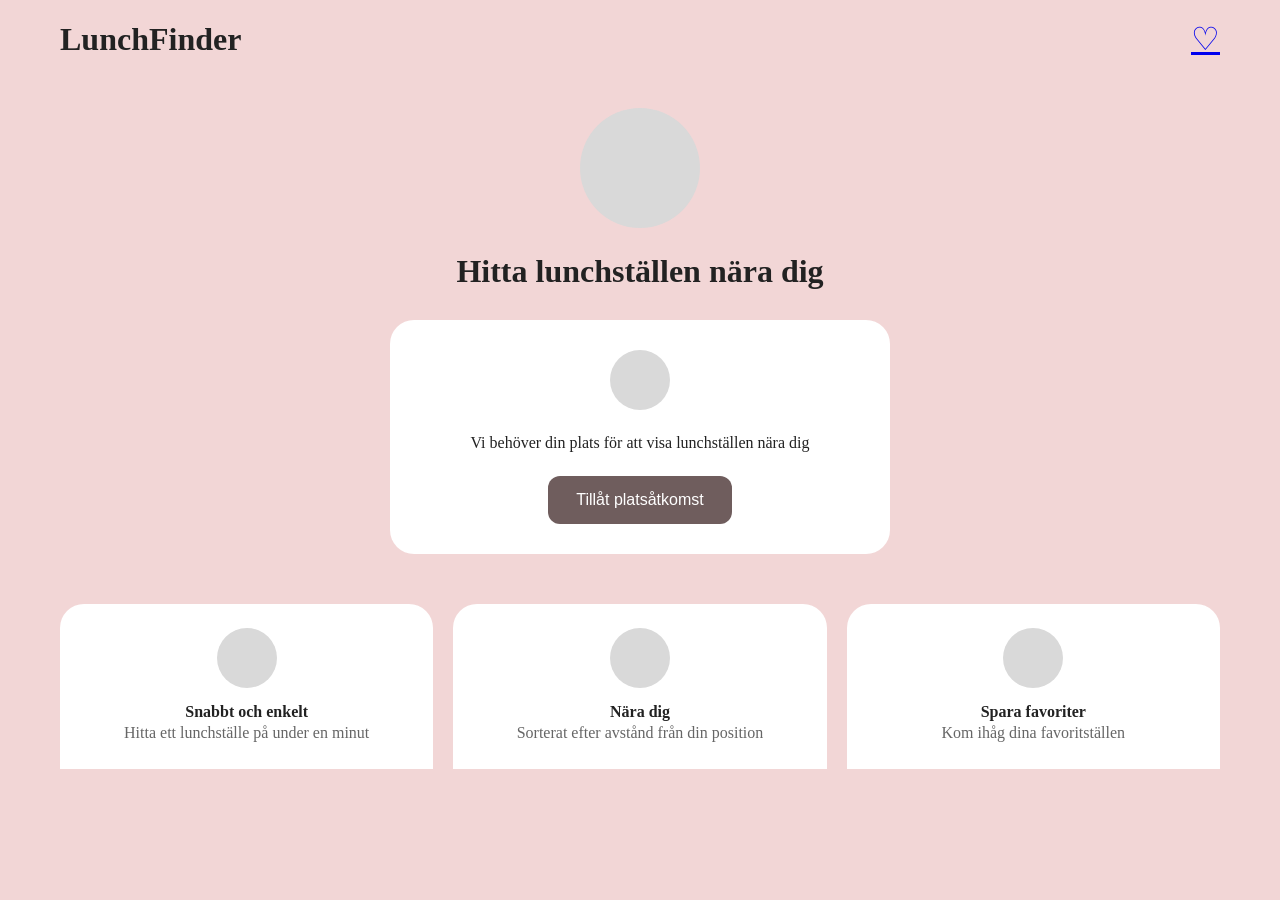
==== index.html @ b04432ba "gör om hjärtat till en länk (1)" ====
<!DOCTYPE html>
<html lang="en">
<head>
    <meta charset="UTF-8">
    <meta name="viewport" content="width=device-width, initial-scale=1.0">
    <title>LunchFinder</title>
    <link rel="stylesheet" href="./css/style.css">
</head>
<body>
    <div class="container">

        <header>
            <h1>LunchFinder</h1>
            <a href="favorites.html" class="favorite-icon">♡</a>
        </header>

        <main>

            <section class="hero-section">
                <div class="hero-icon"></div>

                <h2>Hitta lunchställen nära dig</h2>

                <div class="plats-kort">
                    <div class="plats-icon"></div>

                    <p>
                        Vi behöver din plats för att visa lunchställen nära dig
                    </p>

                    <button class="location-button">
                        Tillåt platsåtkomst
                    </button>
                    </a>
                </div>
            </section>

            <div class="features">

                <div class="feature">
                    <div class="feature-icon"></div>

                    <div>
                        <strong>Snabbt och enkelt</strong>

                        <p>
                            Hitta ett lunchställe på under en minut
                        </p>
                    </div>
                </div>

                <div class="feature">
                    <div class="feature-icon"></div>

                    <div>
                        <strong>Nära dig</strong>

                        <p>
                            Sorterat efter avstånd från din position
                        </p>
                    </div>
                </div>

                <div class="feature">
                    <div class="feature-icon"></div>

                    <div>
                        <strong>Spara favoriter</strong>

                        <p>
                            Kom ihåg dina favoritställen
                        </p>
                    </div>
                </div>

            </div>

        </main>

    </div>

<script src="./js/storage.js"></script>
<script src="./js/favorites.js"></script>
<script src="./js/geolocation.js"></script>

</body>
</html>
---- css/style.css ----
*{
    margin: 0;
    padding: 0;
    box-sizing: border-box;
}

body{
    font-family: 'Manrope';
    background-color: #f2d6d6;
    color: #222;
}

.container{
    width: 100%;
    max-width: 1200px;

    margin: 0 auto;

    padding: 20px;
}

header{
    display: flex;
    justify-content: space-between;
    align-items: center;

    margin-bottom: 50px;
}

header h1{
    font-size: 2rem;
}

.favorite-icon{
    border: none;
    background: none;

    font-size: 2rem;
    cursor: pointer;
}

.hero-section{
    display: flex;
    flex-direction: column;
    align-items: center;

    text-align: center;

    margin-bottom: 50px;
}

.hero-icon{
    width: 120px;
    height: 120px;

    background-color: #d9d9d9;
    border-radius: 50%;

    margin-bottom: 25px;
}

.hero-section h2{
    font-size: 2rem;

    margin-bottom: 30px;
}

.plats-kort{
    width: 100%;
    max-width: 500px;

    background-color: white;

    padding: 30px;

    border-radius: 24px;

    display: flex;
    flex-direction: column;
    align-items: center;

    text-align: center;
}

.plats-icon{
    width: 60px;
    height: 60px;

    background-color: #d9d9d9;
    border-radius: 50%;

    margin-bottom: 20px;
}

.plats-kort p{
    margin-bottom: 20px;

    line-height: 1.6;
}

.plats-kort button{
    border: none;

    background-color: #6f5d5d;
    color: white;

    padding: 15px 28px;

    border-radius: 12px;

    cursor: pointer;

    font-size: 1rem;
}

.features{
    display: grid;
    grid-template-columns: repeat(3, 1fr);

    gap: 20px;
}

.feature{
    background-color: white;

    padding: 24px;

    border-radius: 24px 24px 0 0;

    display: flex;
    flex-direction: column;
    align-items: center;

    text-align: center;
}

.feature-icon{
    width: 60px;
    height: 60px;

    background-color: #d9d9d9;
    border-radius: 50%;

    margin-bottom: 15px;
}

.feature strong{
    margin-bottom: 8px;
}

.feature p{
    color: #666;

    line-height: 1.5;
}

/* TABLET */

@media(max-width: 900px){

    .features{
        grid-template-columns: repeat(2, 1fr);
    }

}

/* MOBILE */

@media(max-width: 600px){

    .container{
        padding: 16px;
    }

    header{
        margin-bottom: 35px;
    }

    header h1{
        font-size: 1.6rem;
    }

    .hero-icon{
        width: 90px;
        height: 90px;
    }

    .hero-section h2{
        font-size: 1.5rem;
    }

    .plats-kort{
        padding: 24px;
    }

    .features{
        grid-template-columns: 1fr;
    }

    .feature{
        flex-direction: row;
        align-items: center;

        text-align: left;
    }

    .feature-icon{
        margin-bottom: 0;
    }

}



.filter-section{
    margin-bottom: 35px;
}

.filter-section h2{
    margin-bottom: 15px;
}

.filter-grid{
    display: flex;
    flex-wrap: wrap;

    gap: 12px;
}

.filter-grid button,
.result-button,
.navigation-button,
.save-button{
    border: none;

    background-color: #6a5a5a;
    color: white;

    padding: 14px 20px;

    border-radius: 12px;
    cursor: pointer;
}

select{
    width: 100%;

    padding: 14px;

    border-radius: 12px;

    border: 1px solid #ccc;
}

#map{
    width: 100%;
    height: 400px;
    border-radius: 24px;
    border: 5px solid white;
    margin-bottom: 20px;
    box-shadow: 0 8px 20px rgba(0, 0, 0, 0.1);
    overflow: hidden;
}

.bottom-sheet{
    background-color: white;

    padding: 25px;

    border-radius: 24px 24px 0 0;
}

.bottom-sheet h2{
    margin-bottom: 20px;
}

.restaurant-card{
    display: flex;
    align-items: center;
    gap: 16px;
    background-color: #f2d6d6;
    padding: 16px;
    border-radius: 18px 18px 0 0;
    margin-bottom: 14px;
    cursor: pointer;
}

.restaurant-card:hover {
    transform: scale(1.02);
    transition: 0.2s;
    background-color: #d2b7b7;
}

.restaurant-image{
    width: 70px;
    height: 70px;

    background-color: #d9d9d9;

    border-radius: 16px;

    flex-shrink: 0;
}

.restaurant-title{
    width: 140px;
    height: 18px;

    background-color: #d9d9d9;

    border-radius: 8px;

    margin-bottom: 10px;
}

.restaurant-title.large{
    width: 220px;
    height: 24px;

    margin-bottom: 20px;
}

.restaurant-content{
    background-color: white;

    padding: 25px;

    border-radius: 24px 24px 0 0;

    margin-top: -20px;

    position: relative;
}

.restaurant-content p{
    margin-bottom: 14px;
}

.restaurant-banner{
    width: 100%;
    height: 250px;

    background-color: #d9d9d9;

    border-radius: 24px;
}

.menu-section{
    background-color: white;

    padding: 25px;

    margin-top: 20px;

    border-radius: 24px 24px 0 0;
}

.menu-section h2{
    margin-bottom: 15px;
}

.menu-section ul{
    list-style: none;
}

.menu-section li{
    padding: 14px 0;

    border-bottom: 1px solid #ddd;
}


@media(max-width: 600px){

    .restaurant-card{
        flex-direction: column;

        text-align: center;
    }

    .filter-grid{
        flex-direction: column;
    }

    .filter-grid button{
        width: 100%;
    }

}
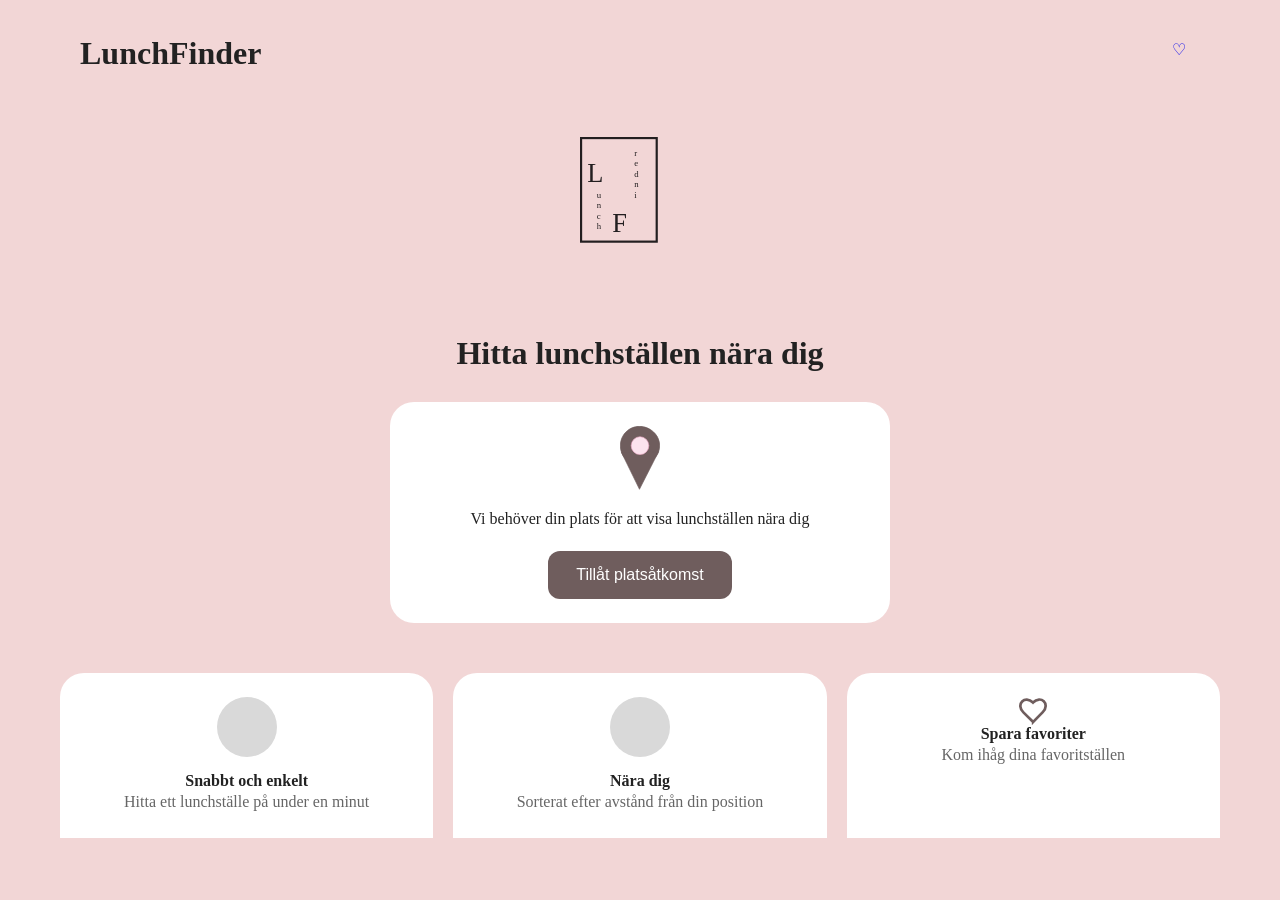
==== commit a65808e4: "ändrad" ====
--- a/index.html
+++ b/index.html
@@ -17,12 +17,11 @@
         <main>
 
             <section class="hero-section">
-                <div class="hero-icon"></div>
-
+                <img src="images/LF.svg" alt="LunchFinder logotyp" class="hero-logo">
                 <h2>Hitta lunchställen nära dig</h2>
 
                 <div class="plats-kort">
-                    <div class="plats-icon"></div>
+                    <img src="images/location-icon.svg" alt="Platsikon" class="plats-ikon">
 
                     <p>
                         Vi behöver din plats för att visa lunchställen nära dig
@@ -62,7 +61,7 @@
                 </div>
 
                 <div class="feature">
-                    <div class="feature-icon"></div>
+                    <img src="images/heart-icon.svg" alt="Favoritikon" class="favorite-icon">
 
                     <div>
                         <strong>Spara favoriter</strong>
--- a/css/style.css
+++ b/css/style.css
@@ -4,13 +4,13 @@
     box-sizing: border-box;
 }
 
-body{
+body {
     font-family: 'Manrope';
     background-color: #f2d6d6;
     color: #222;
 }
 
-.container{
+.container {
     width: 100%;
     max-width: 1200px;
 
@@ -19,27 +19,67 @@
     padding: 20px;
 }
 
-header{
+header {
     display: flex;
     justify-content: space-between;
     align-items: center;
-
+    padding: 15px 20px;
     margin-bottom: 50px;
-}
-
-header h1{
+    gap: 15px;
+}
+
+.back-navigation {
+    border: none;
+    cursor: pointer;
+    padding: 4px;
+    display: inline-flex;
+    justify-content: center;
+    align-items: center;
+    background: none;
+}
+
+.back-navigation img {
+    height: 24px;
+    width: 24px;
+    display: block;
+}
+
+.back-navigation:active img {
+    transform: scale(0.9);
+}
+
+header h1 {
     font-size: 2rem;
 }
 
-.favorite-icon{
+.favorite-icon {
     border: none;
     background: none;
-
-    font-size: 2rem;
     cursor: pointer;
-}
-
-.hero-section{
+    padding: 0;
+    user-select: none;
+    display: inline-flex;
+    text-decoration: none;
+    justify-content: center;
+    transition: transform 0.2s ease, opacity 0.2s ease;
+}
+
+.favorite-icon:hover {
+    opacity: 2.0;
+}
+
+.favorite-icon img {
+    height: 32px;
+    width: 32px;
+    display: block;
+}
+
+.favorite-icon.is-active {
+    filter: drop-shadow(0 2px 6px rgba(145, 57, 71, 0.5));
+    transform: scale(1.2);
+}
+
+.hero-section {
     display: flex;
     flex-direction: column;
     align-items: center;
@@ -49,7 +89,7 @@
     margin-bottom: 50px;
 }
 
-.hero-icon{
+.hero-icon {
     width: 120px;
     height: 120px;
 
@@ -59,13 +99,19 @@
     margin-bottom: 25px;
 }
 
-.hero-section h2{
+.hero-section h2 {
     font-size: 2rem;
 
     margin-bottom: 30px;
 }
 
-.plats-kort{
+.hero-logo {
+    height: auto;
+    width: 120px;
+    margin-bottom: 20px;
+}
+
+.plats-kort {
     width: 100%;
     max-width: 500px;
 
@@ -82,7 +128,12 @@
     text-align: center;
 }
 
-.plats-icon{
+.card-info {
+    flex: 1;
+    text-align: left;
+}
+
+.plats-icon {
     width: 60px;
     height: 60px;
 
@@ -92,13 +143,18 @@
     margin-bottom: 20px;
 }
 
-.plats-kort p{
+.plats-kort p {
     margin-bottom: 20px;
 
     line-height: 1.6;
 }
 
-.plats-kort button{
+.plats-kort {
+    padding: 24px;
+    text-align: center;
+}
+
+.plats-kort button {
     border: none;
 
     background-color: #6f5d5d;
@@ -113,14 +169,21 @@
     font-size: 1rem;
 }
 
-.features{
+.plats-ikon {
+    height: auto;
+    width: 40px;
+    display: block;
+    margin: 0 auto 16px auto;
+}
+
+.features {
     display: grid;
     grid-template-columns: repeat(3, 1fr);
 
     gap: 20px;
 }
 
-.feature{
+.feature {
     background-color: white;
 
     padding: 24px;
@@ -134,7 +197,7 @@
     text-align: center;
 }
 
-.feature-icon{
+.feature-icon {
     width: 60px;
     height: 60px;
 
@@ -144,11 +207,11 @@
     margin-bottom: 15px;
 }
 
-.feature strong{
+.feature strong {
     margin-bottom: 8px;
 }
 
-.feature p{
+.feature p {
     color: #666;
 
     line-height: 1.5;
@@ -156,7 +219,7 @@
 
 /* TABLET */
 
-@media(max-width: 900px){
+@media(max-width: 900px) {
 
     .features{
         grid-template-columns: repeat(2, 1fr);
@@ -166,61 +229,60 @@
 
 /* MOBILE */
 
-@media(max-width: 600px){
-
-    .container{
+@media(max-width: 600px) {
+
+    .container {
         padding: 16px;
     }
 
-    header{
+    header {
         margin-bottom: 35px;
     }
 
-    header h1{
+    header h1 {
         font-size: 1.6rem;
     }
 
-    .hero-icon{
+    .hero-icon {
         width: 90px;
         height: 90px;
     }
 
-    .hero-section h2{
+    .hero-section h2 {
         font-size: 1.5rem;
     }
 
-    .plats-kort{
+    .plats-kort {
         padding: 24px;
     }
 
-    .features{
+    .features {
         grid-template-columns: 1fr;
     }
 
-    .feature{
+    .feature {
         flex-direction: row;
         align-items: center;
 
         text-align: left;
     }
 
-    .feature-icon{
+    .feature-icon {
         margin-bottom: 0;
     }
 
 }
 
 
-
-.filter-section{
+.filter-section {
     margin-bottom: 35px;
 }
 
-.filter-section h2{
+.filter-section h2 {
     margin-bottom: 15px;
 }
 
-.filter-grid{
+.filter-grid {
     display: flex;
     flex-wrap: wrap;
 
@@ -230,7 +292,7 @@
 .filter-grid button,
 .result-button,
 .navigation-button,
-.save-button{
+.save-button {
     border: none;
 
     background-color: #6a5a5a;
@@ -242,7 +304,12 @@
     cursor: pointer;
 }
 
-select{
+.filter-grid button.selected {
+    background-color: #f9c4d9; 
+    border: 2px solid #ffffff; 
+}
+
+select {
     width: 100%;
 
     padding: 14px;
@@ -252,7 +319,7 @@
     border: 1px solid #ccc;
 }
 
-#map{
+#map {
     width: 100%;
     height: 400px;
     border-radius: 24px;
@@ -262,7 +329,7 @@
     overflow: hidden;
 }
 
-.bottom-sheet{
+.bottom-sheet {
     background-color: white;
 
     padding: 25px;
@@ -270,28 +337,46 @@
     border-radius: 24px 24px 0 0;
 }
 
-.bottom-sheet h2{
+.bottom-sheet h2 {
     margin-bottom: 20px;
 }
 
-.restaurant-card{
-    display: flex;
-    align-items: center;
-    gap: 16px;
+.restaurant-card {
+    display: flex;
+    align-items: center;
     background-color: #f2d6d6;
     padding: 16px;
-    border-radius: 18px 18px 0 0;
+
+    justify-content: space-between;
+    border-radius: 18px;
     margin-bottom: 14px;
+    
+}
+
+.remove-favorite-button {
+    background: transparent;
     cursor: pointer;
-}
-
+    border: none;
+    font-size: 2.0rem;
+    flex-shrink: 0;
+
+}
+
+.card-info {
+    flex: 1;
+}
+
+.remove-favorite-button:hover {
+    transform: scale(1.15);
+    
+}
 .restaurant-card:hover {
     transform: scale(1.02);
     transition: 0.2s;
     background-color: #d2b7b7;
 }
 
-.restaurant-image{
+.restaurant-image {
     width: 70px;
     height: 70px;
 
@@ -302,7 +387,7 @@
     flex-shrink: 0;
 }
 
-.restaurant-title{
+.restaurant-title {
     width: 140px;
     height: 18px;
 
@@ -313,14 +398,14 @@
     margin-bottom: 10px;
 }
 
-.restaurant-title.large{
+.restaurant-title.large {
     width: 220px;
     height: 24px;
 
     margin-bottom: 20px;
 }
 
-.restaurant-content{
+.restaurant-content {
     background-color: white;
 
     padding: 25px;
@@ -332,11 +417,11 @@
     position: relative;
 }
 
-.restaurant-content p{
+.restaurant-content p {
     margin-bottom: 14px;
 }
 
-.restaurant-banner{
+.restaurant-banner {
     width: 100%;
     height: 250px;
 
@@ -345,7 +430,13 @@
     border-radius: 24px;
 }
 
-.menu-section{
+.restaurant.details {
+    gap: 5px;
+    margin: 4px 0;
+    display: inline-flex;
+    align-items: center;
+}
+.menu-section {
     background-color: white;
 
     padding: 25px;
@@ -355,28 +446,23 @@
     border-radius: 24px 24px 0 0;
 }
 
-.menu-section h2{
+.menu-section h2 {
     margin-bottom: 15px;
 }
 
-.menu-section ul{
+.menu-section ul {
     list-style: none;
 }
 
-.menu-section li{
+.menu-section li {
     padding: 14px 0;
 
     border-bottom: 1px solid #ddd;
 }
 
 
-@media(max-width: 600px){
-
-    .restaurant-card{
-        flex-direction: column;
-
-        text-align: center;
-    }
+@media(max-width: 600px) {
+
 
     .filter-grid{
         flex-direction: column;
@@ -386,4 +472,65 @@
         width: 100%;
     }
 
-}+}
+
+.favorite-icon {
+    width: 28px;
+    height: 28px;
+    display: block;
+}
+
+.favorite-icon.is-active {
+    color: rgb(145, 57, 71);
+    transform: scale(1.2);
+    transition: transform 0.3s ease, color 0.3s ease;
+}
+
+.icon-header {
+    height: 24px;
+    width: 24px;
+    vertical-align: middle;
+    display: inline-block;
+}
+
+.icon-small {
+    height: 16px;
+    width: 16px;
+    display: block;
+}
+
+.price-title {
+    display: flex;
+    align-items: center;
+    gap: 6px;
+}
+
+.tooltip {
+    position: relative;
+    width: 18px;
+    height: 18px;
+    border-radius: 50%;
+    background-color: #6a5a5a;
+    color: white;
+    text-align: center;
+    line-height: 18px;
+    font-size: 12px;
+    cursor: pointer;
+}
+
+.tooltip-text {
+    display: none;
+    position: absolute;
+    top: 25px;
+    left: 0;
+    background: white;
+    color: black;
+    padding: 8px;
+    border-radius: 10px;
+    font-size: 12px;
+    white-space: nowrap;
+}
+
+.tooltip:hover .tooltip-text {
+    display: block;
+}
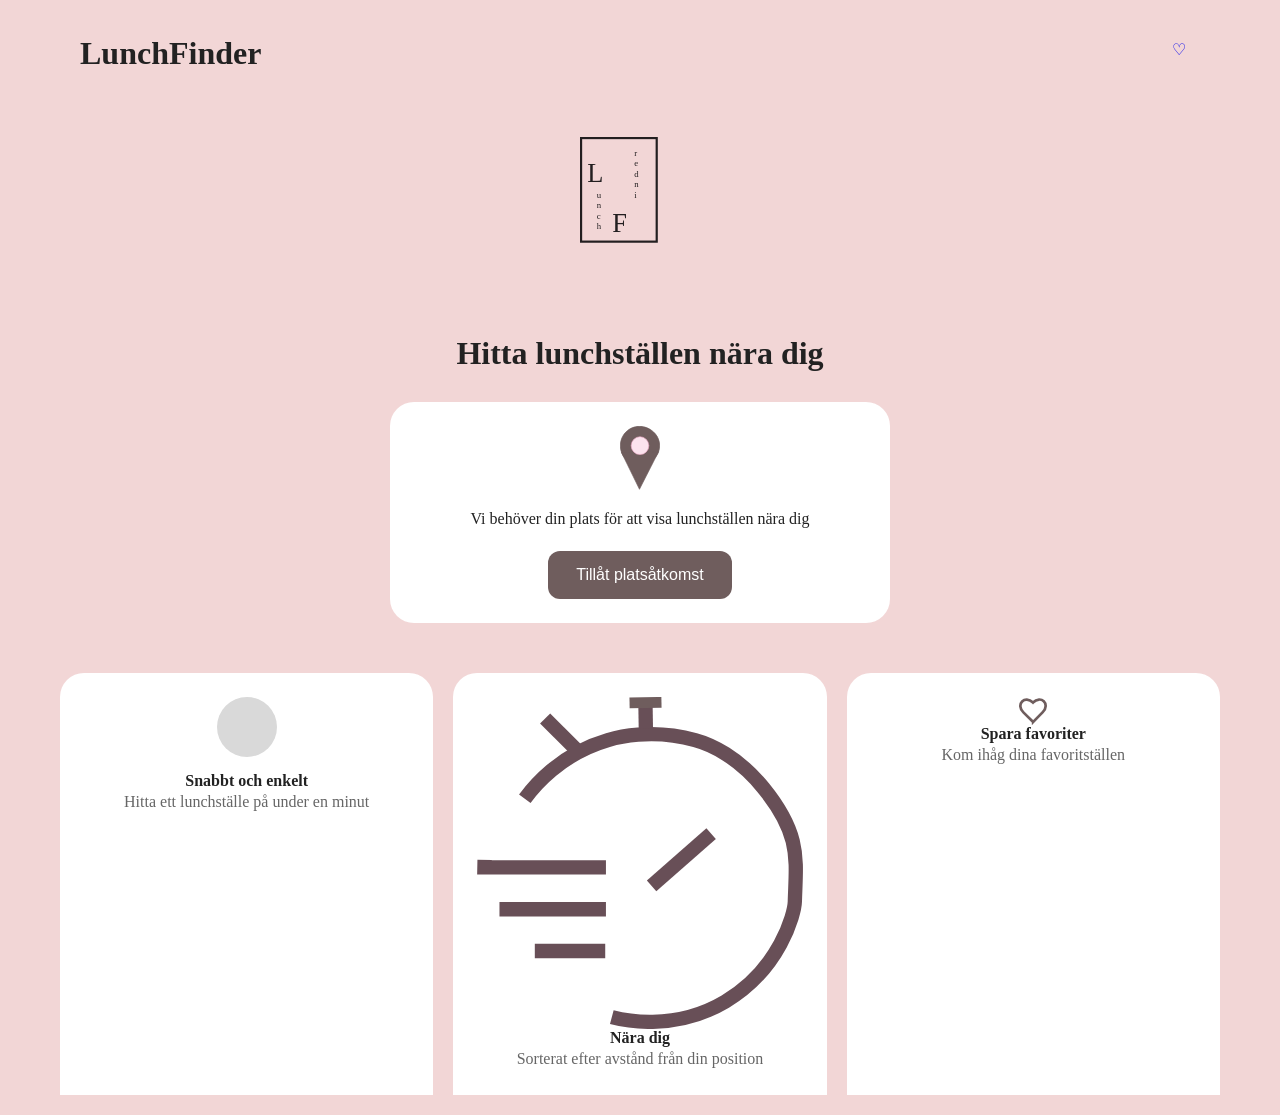
==== commit 4e2a48e5: "klocka img tagg" ====
--- a/index.html
+++ b/index.html
@@ -49,7 +49,7 @@
                 </div>
 
                 <div class="feature">
-                    <div class="feature-icon"></div>
+                    <img src="images/clock.svg" alt="Klocka" class="clock-icon">
 
                     <div>
                         <strong>Nära dig</strong>
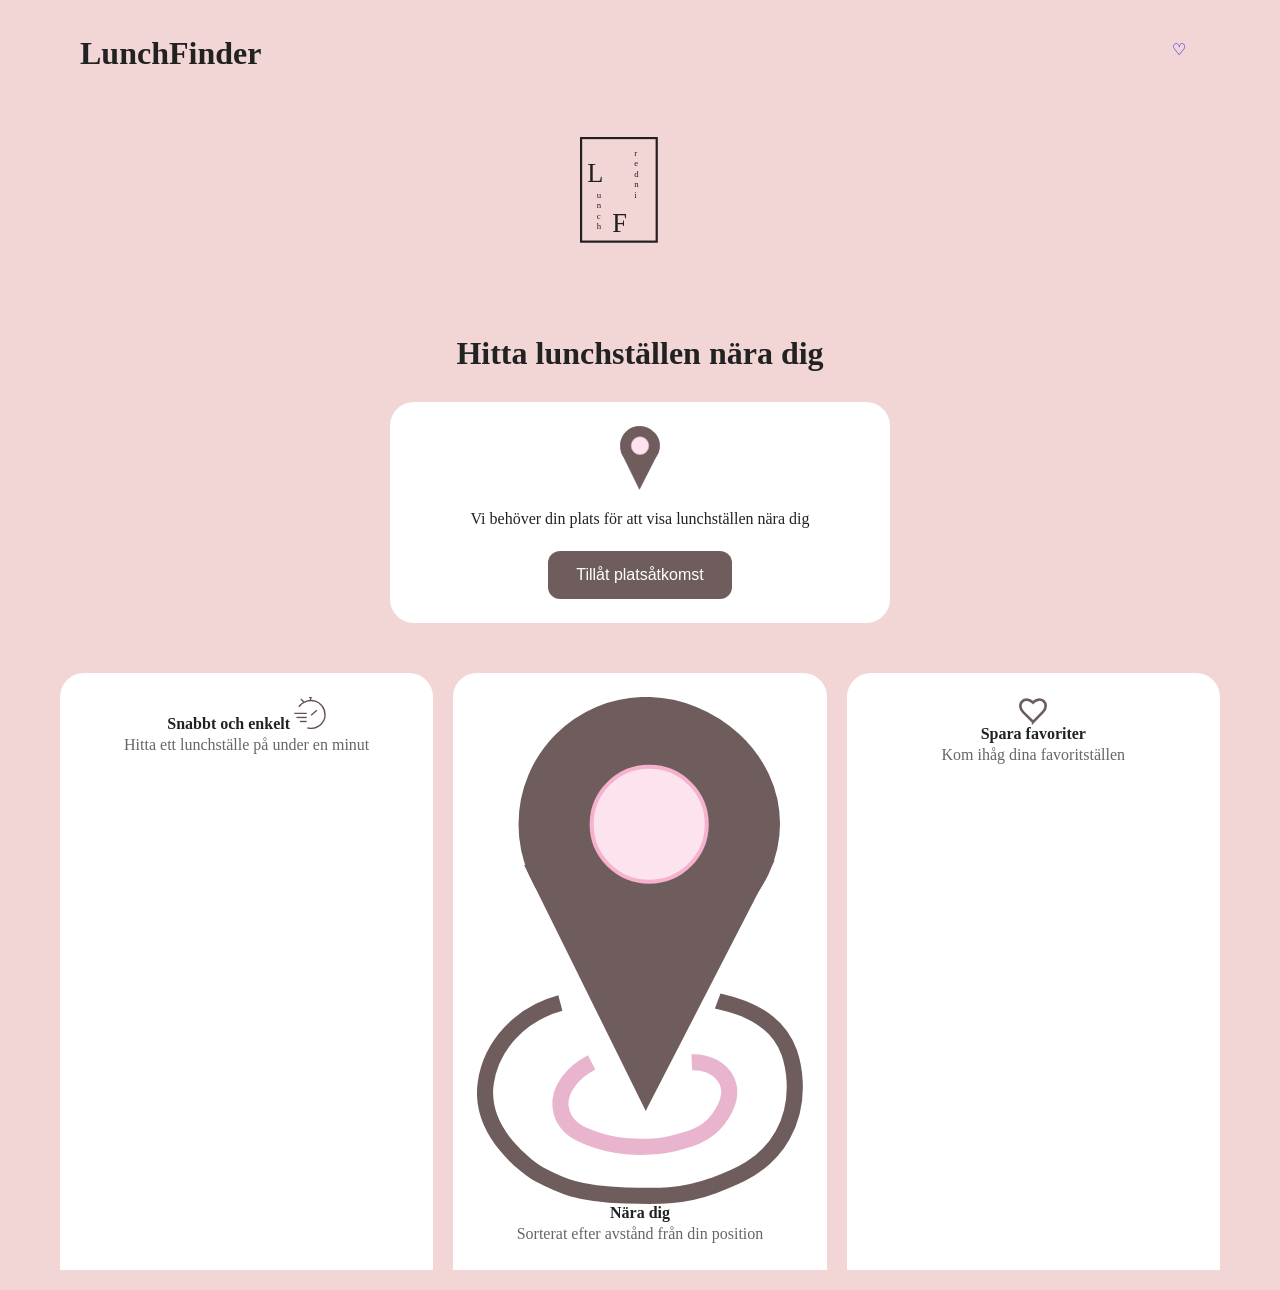
==== commit 9d386423: "nära dig fixad" ====
--- a/index.html
+++ b/index.html
@@ -37,11 +37,11 @@
             <div class="features">
 
                 <div class="feature">
-                    <div class="feature-icon"></div>
+                    
 
                     <div>
                         <strong>Snabbt och enkelt</strong>
-
+                        <img src="images/clock.svg" alt="Klocka" class="clock-icon">
                         <p>
                             Hitta ett lunchställe på under en minut
                         </p>
@@ -49,7 +49,7 @@
                 </div>
 
                 <div class="feature">
-                    <img src="images/clock.svg" alt="Klocka" class="clock-icon">
+                    <img src="images/quick.svg" alt="Platsikon" class="plats-nära">
 
                     <div>
                         <strong>Nära dig</strong>
--- a/css/style.css
+++ b/css/style.css
@@ -215,6 +215,13 @@
     color: #666;
 
     line-height: 1.5;
+}
+
+.clock-icon {
+
+    height: 32px;
+    width: 32px;
+    flex-shrink: 0;
 }
 
 /* TABLET */
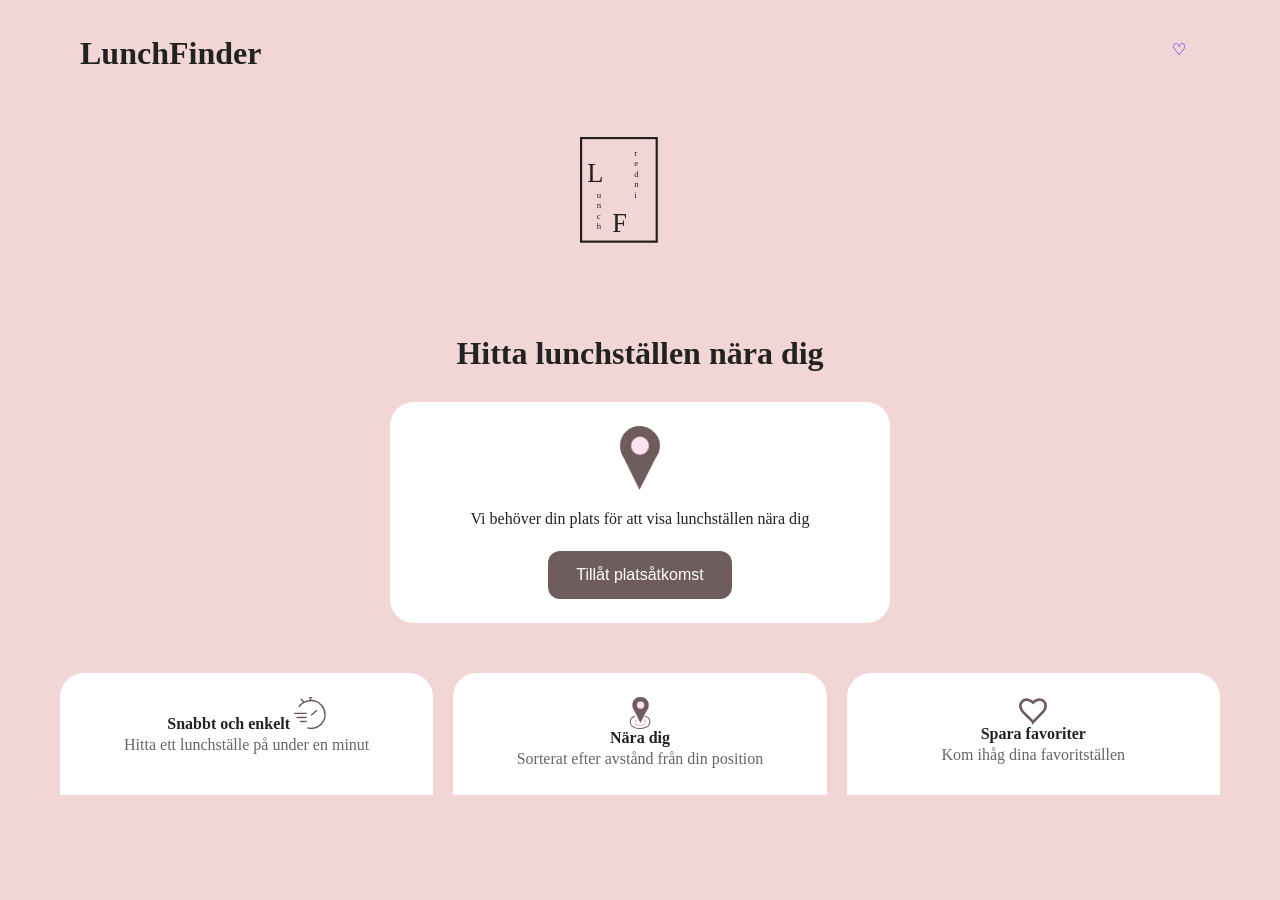
==== commit a2754956: "laddningsindikator" ====
--- a/index.html
+++ b/index.html
@@ -30,6 +30,9 @@
                     <button class="location-button">
                         Tillåt platsåtkomst
                     </button>
+
+                    <div id="loader" class="loader" style="display: none;"></div>
+                    
                     </a>
                 </div>
             </section>
--- a/css/style.css
+++ b/css/style.css
@@ -176,6 +176,12 @@
     margin: 0 auto 16px auto;
 }
 
+.plats-nära {
+    height: 32px;
+    width: 32px;
+    flex-shrink: 0;
+}
+
 .features {
     display: grid;
     grid-template-columns: repeat(3, 1fr);
@@ -371,6 +377,10 @@
 
 .card-info {
     flex: 1;
+}
+
+.card-info h2 {
+    margin-bottom: 12px;
 }
 
 .remove-favorite-button:hover {
@@ -541,3 +551,27 @@
 .tooltip:hover .tooltip-text {
     display: block;
 }
+
+#sort-select {
+    margin-bottom: 20px;
+}
+
+#restaurants-container {
+    margin-top: 10px;
+}
+
+.loader {
+    width: 40px;
+    height: 40px;
+    margin: 40px auto;
+    border: 4px solid #e8caca;
+    border-top: 4px solid #6a5a5a;
+    border-radius: 50%;
+    animation: spin 0.8s linear infinite;
+}
+
+@keyframes spin {
+    to {
+        transform: rotate(360deg);
+    }
+}
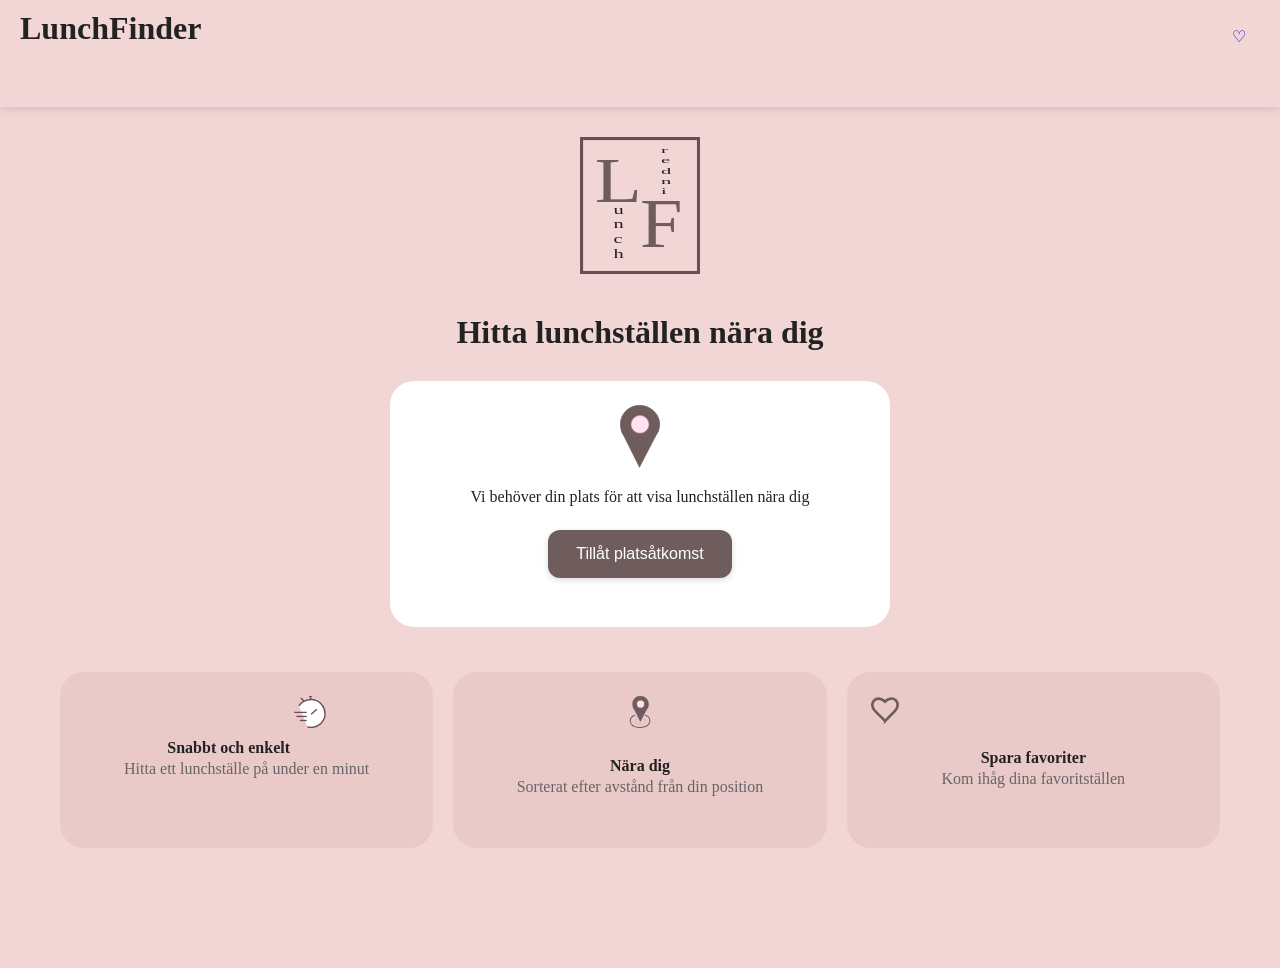
==== commit a9b67f24: "sticky header" ====
--- a/index.html
+++ b/index.html
@@ -7,12 +7,12 @@
     <link rel="stylesheet" href="./css/style.css">
 </head>
 <body>
-    <div class="container">
-
         <header>
-            <h1>LunchFinder</h1>
+        <a href="index.html" class="logo-link"><h1>LunchFinder</h1></a>
             <a href="favorites.html" class="favorite-icon">♡</a>
         </header>
+
+    <div class="container">
 
         <main>
 
@@ -32,7 +32,7 @@
                     </button>
 
                     <div id="loader" class="loader" style="display: none;"></div>
-                    
+
                     </a>
                 </div>
             </section>
--- a/css/style.css
+++ b/css/style.css
@@ -2,6 +2,7 @@
     margin: 0;
     padding: 0;
     box-sizing: border-box;
+    margin-bottom: 25px;
 }
 
 body {
@@ -13,19 +14,22 @@
 .container {
     width: 100%;
     max-width: 1200px;
-
     margin: 0 auto;
-
-    padding: 20px;
+    padding: 0 20px 20px;
 }
 
 header {
     display: flex;
     justify-content: space-between;
     align-items: center;
-    padding: 15px 20px;
-    margin-bottom: 50px;
+    padding: 10px 20px;
+    margin-bottom: 10px;
     gap: 15px;
+    position: sticky;
+    top: 0;
+    z-index: 9999;
+    background-color: #f2d6d6;
+    box-shadow: 0 2px 8px rgba(0, 0, 0, 0.12);
 }
 
 .back-navigation {
@@ -83,10 +87,9 @@
     display: flex;
     flex-direction: column;
     align-items: center;
-
+    padding-top: 40px;
     text-align: center;
-
-    margin-bottom: 50px;
+    margin-bottom: 20px;
 }
 
 .hero-icon {
@@ -109,6 +112,7 @@
     height: auto;
     width: 120px;
     margin-bottom: 20px;
+    transform: translateY(-20px);
 }
 
 .plats-kort {
@@ -190,17 +194,11 @@
 }
 
 .feature {
-    background-color: white;
-
+    background-color: #eac9c9;
     padding: 24px;
-
-    border-radius: 24px 24px 0 0;
-
-    display: flex;
-    flex-direction: column;
-    align-items: center;
-
+    border-radius: 24px;
     text-align: center;
+    box-shadow: none;
 }
 
 .feature-icon {
@@ -249,7 +247,7 @@
     }
 
     header {
-        margin-bottom: 35px;
+        margin-bottom: 30px;
     }
 
     header h1 {
@@ -318,8 +316,13 @@
 }
 
 .filter-grid button.selected {
-    background-color: #f9c4d9; 
-    border: 2px solid #ffffff; 
+    background-color: #c39a9a;
+    border: 2px solid #f5eeee; 
+}
+
+.filter-grid button:hover {
+    background-color: #c39a9a;
+    transition: 0.2s ease;
 }
 
 select {
@@ -334,7 +337,7 @@
 
 #map {
     width: 100%;
-    height: 400px;
+    height: 280px;
     border-radius: 24px;
     border: 5px solid white;
     margin-bottom: 20px;
@@ -347,11 +350,12 @@
 
     padding: 25px;
 
-    border-radius: 24px 24px 0 0;
+    border-radius: 25px 25px;
 }
 
 .bottom-sheet h2 {
     margin-bottom: 20px;
+
 }
 
 .restaurant-card {
@@ -359,11 +363,11 @@
     align-items: center;
     background-color: #f2d6d6;
     padding: 16px;
-
+    cursor: pointer;
     justify-content: space-between;
     border-radius: 18px;
     margin-bottom: 14px;
-    
+    box-shadow: 0 4px 12px rgba(0, 0, 0, 0.20);
 }
 
 .remove-favorite-button {
@@ -407,12 +411,10 @@
 .restaurant-title {
     width: 140px;
     height: 18px;
-
-    background-color: #d9d9d9;
-
     border-radius: 8px;
-
     margin-bottom: 10px;
+    font-size: 22px;
+    font-weight: 600;
 }
 
 .restaurant-title.large {
@@ -440,11 +442,13 @@
 
 .restaurant-banner {
     width: 100%;
-    height: 250px;
-
+    height: 300px;
     background-color: #d9d9d9;
-
+    background-size: cover;
+    background-position: center;
+    background-repeat: no-repeat;
     border-radius: 24px;
+    object-fit: cover;
 }
 
 .restaurant.details {
@@ -489,7 +493,41 @@
         width: 100%;
     }
 
-}
+    #map {
+        height: 220px;
+    }
+
+}
+.secondary-btn-wrapper {
+    gap: 10px;
+    display: flex;
+    margin-bottom: 15px;
+}
+
+#clear-filters-btn,
+#random-btn {
+    padding: 12px 10px;
+    display: flex;
+    margin: 0;
+    align-items: center;
+    justify-content: center;
+    text-align: center;
+    flex: 1;
+    width: auto;
+    margin-top: 15px;
+}
+
+.result-button {
+    width: 100%;
+    font-size: 1.3rem;
+    font-weight: bold;
+}
+
+.result-button:hover {
+    background-color: #c39a9a;
+    transition: 0.3s ease;
+}
+
 
 .favorite-icon {
     width: 28px;
@@ -548,7 +586,8 @@
     white-space: nowrap;
 }
 
-.tooltip:hover .tooltip-text {
+.tooltip:hover .tooltip-text,
+.tooltip.show .tooltip-text {
     display: block;
 }
 
@@ -574,4 +613,91 @@
     to {
         transform: rotate(360deg);
     }
+}
+
+.logo-link {
+    text-decoration: none;
+    color: inherit;
+}
+
+.random-btn {
+    font-size: 1rem;
+    background-color: #856c6c;
+    color: white;
+    border-radius: 12px;
+    border: none;
+    cursor: pointer;
+    margin-top: 20px;
+    margin-bottom: 30px;
+    transition: all 0.3s ease;
+    box-shadow: 0 5px 10px rgba(171, 153, 153, 0.15);
+    display: block;
+    justify-content: center;
+    align-items: center;
+    gap: 10px;
+    padding: 15px 20px;
+    width: 100%;
+}
+
+.random-btn:hover {
+    background-color: #c39a9a;
+    box-shadow: 0 7px 14px rgba(155, 134, 134, 0.25);
+    transform: translateY(-2px);
+}
+
+.random-btn:active {
+    transform: translateY(0);
+}
+
+.clear-btn {
+    padding: 10px 16px;
+    border: 2px solid #a99090;
+    border-radius: 12px;
+    margin-bottom: 20px;
+    cursor: pointer;
+    background-color: transparent;
+    color: #6a5a5a;
+    transition: 0.2s;
+    font-size: 0.9rem;
+}
+
+.clear-btn:hover {
+    color: white;
+    background-color: #c39a9a;
+}
+
+.website-button {
+    display: inline-block;
+    color: #5e4c4c;
+    background-color: #f2d6d6;
+    text-decoration: none;
+    font-family: inherit;
+    line-height: normal;
+    
+    padding: 14px 20px;
+    margin-top: 10px;
+    border-radius: 14px;
+    text-align: center;
+    font-size: 1rem;
+    font-weight: 500;
+    transition: all 0.3s ease;
+    box-shadow: 0 7px 14px rgba(155, 134, 134, 0.25);
+}
+
+.website-button:hover {
+    transform: translateY(-2px);
+}
+
+button {
+    transition: 0.2s;
+    box-shadow: 0 2px 6px rgba(0, 0, 0, 0.15);
+}
+
+button:hover {
+    transform: translateY(-2px);
+    box-shadow: 0 4px 10px rgba(0, 0, 0, 0.25);
+}
+
+button:active {
+    transform: scale(0.97);
 }
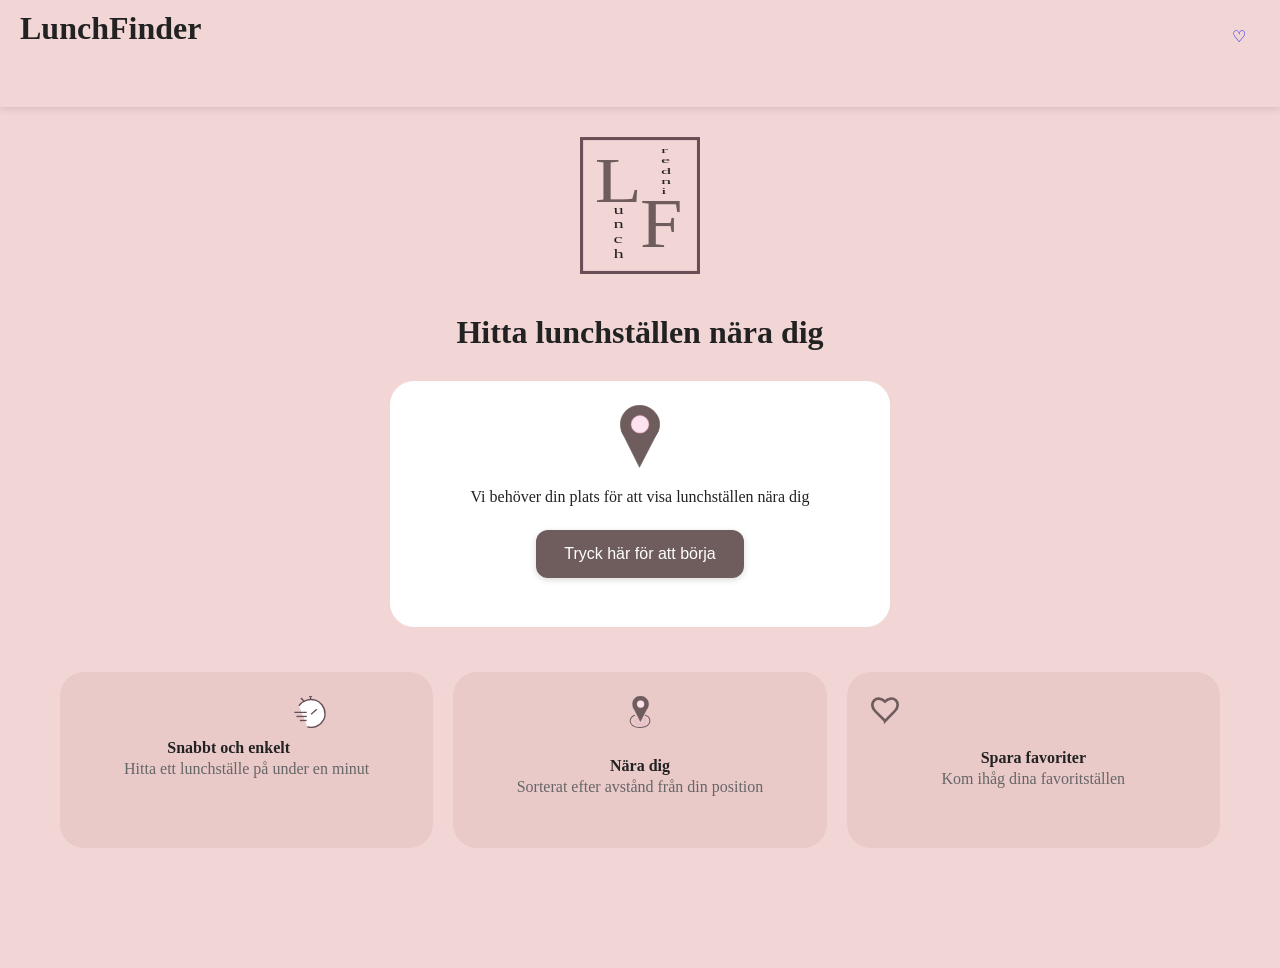
==== commit d08fd801: "text ändrad" ====
--- a/index.html
+++ b/index.html
@@ -28,7 +28,7 @@
                     </p>
 
                     <button class="location-button">
-                        Tillåt platsåtkomst
+                        Tryck här för att börja
                     </button>
 
                     <div id="loader" class="loader" style="display: none;"></div>
